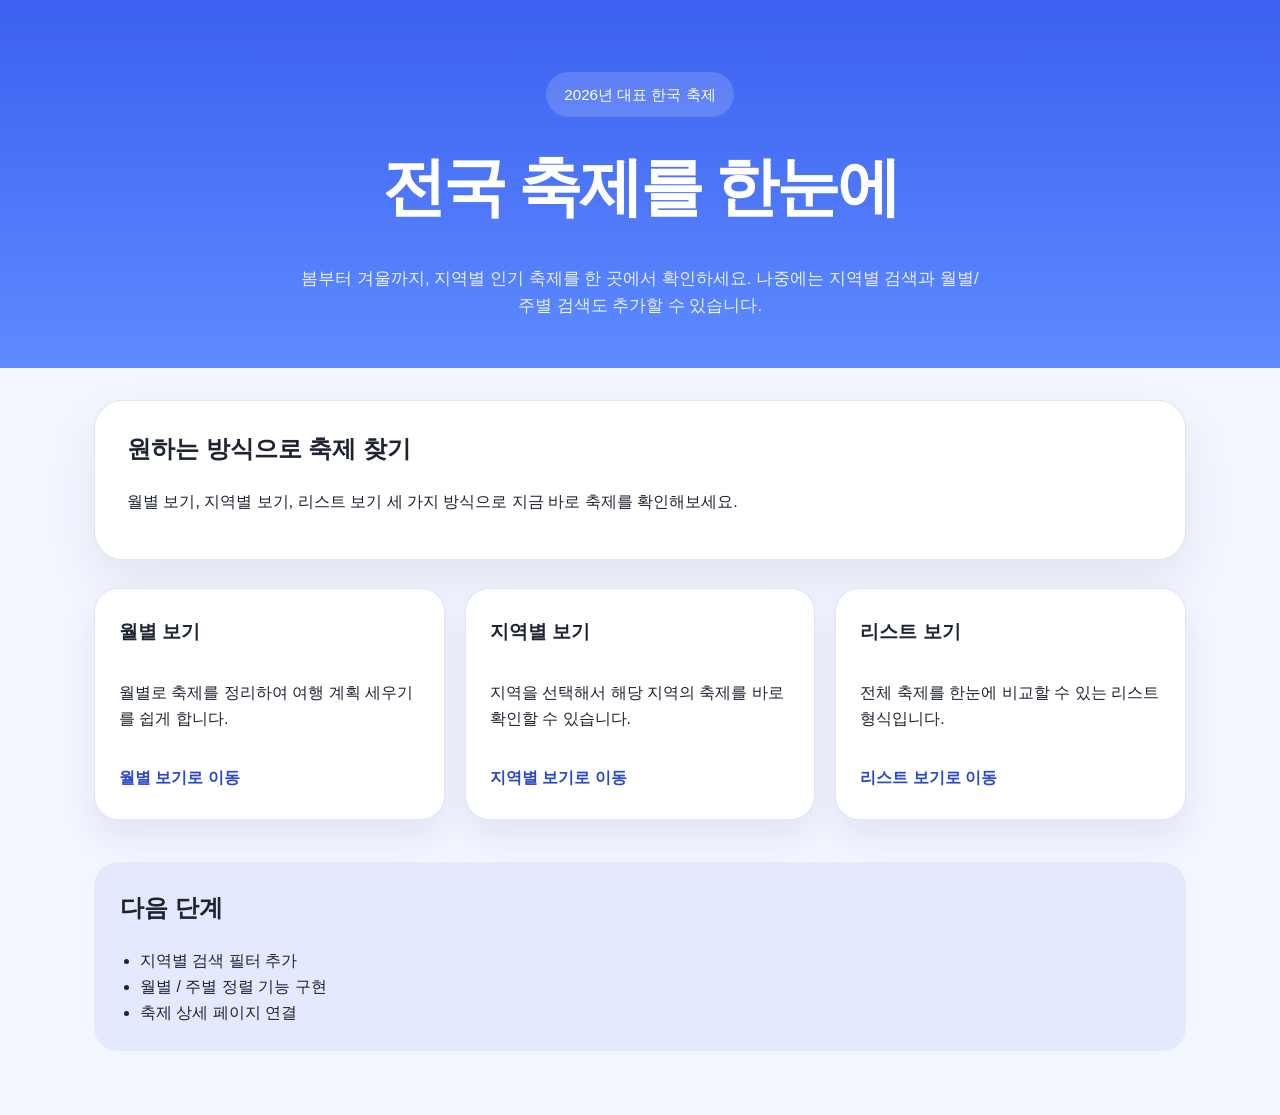
==== index.html @ 119459f6 "Initial festival pages" ====
<!DOCTYPE html>
<html lang="ko">
  <head>
    <meta charset="UTF-8" />
    <meta name="viewport" content="width=device-width, initial-scale=1.0" />
    <title>2026 전국 축제 여행</title>
    <link rel="stylesheet" href="styles.css" />
  </head>
  <body>
    <header class="hero">
      <div class="hero-inner">
        <p class="eyebrow">2026년 대표 한국 축제</p>
        <h1>전국 축제를 한눈에</h1>
        <p class="hero-copy">
          봄부터 겨울까지, 지역별 인기 축제를 한 곳에서 확인하세요.
          나중에는 지역별 검색과 월별/주별 검색도 추가할 수 있습니다.
        </p>
      </div>
    </header>

    <main class="page">
      <section class="intro-card">
        <div>
          <h2>원하는 방식으로 축제 찾기</h2>
          <p>
            월별 보기, 지역별 보기, 리스트 보기 세 가지 방식으로 지금 바로
            축제를 확인해보세요.
          </p>
        </div>
      </section>

      <section class="view-grid">
        <article class="view-card">
          <h3>월별 보기</h3>
          <p>월별로 축제를 정리하여 여행 계획 세우기를 쉽게 합니다.</p>
          <a class="page-link" href="monthly.html">월별 보기로 이동</a>
        </article>

        <article class="view-card">
          <h3>지역별 보기</h3>
          <p>지역을 선택해서 해당 지역의 축제를 바로 확인할 수 있습니다.</p>
          <a class="page-link" href="region.html">지역별 보기로 이동</a>
        </article>

        <article class="view-card">
          <h3>리스트 보기</h3>
          <p>전체 축제를 한눈에 비교할 수 있는 리스트 형식입니다.</p>
          <a class="page-link" href="list.html">리스트 보기로 이동</a>
        </article>
      </section>

      <section class="note-section">
        <h2>다음 단계</h2>
        <ul>
          <li>지역별 검색 필터 추가</li>
          <li>월별 / 주별 정렬 기능 구현</li>
          <li>축제 상세 페이지 연결</li>
        </ul>
      </section>
    </main>
  </body>
</html>
---- styles.css ----
:root {
  color-scheme: light;
  --bg: #f2f6ff;
  --surface: #ffffff;
  --primary: #3b60f0;
  --primary-strong: #2a49c8;
  --text: #1e2432;
  --muted: #5f6c84;
  --border: rgba(30, 36, 50, 0.12);
  --shadow: 0 22px 50px rgba(23, 35, 80, 0.08);
}

* {
  box-sizing: border-box;
}

body {
  margin: 0;
  font-family: "Apple SD Gothic Neo", "Noto Sans KR", sans-serif;
  background: var(--bg);
  color: var(--text);
  line-height: 1.65;
}

img {
  max-width: 100%;
}

a {
  color: inherit;
  text-decoration: none;
}

.hero {
  background: linear-gradient(180deg, #3b60f0 0%, #5d8bff 100%);
  color: white;
  padding: 72px 24px 48px;
  text-align: center;
}

.hero-inner {
  max-width: 860px;
  margin: 0 auto;
}

.eyebrow {
  margin: 0 0 18px;
  display: inline-flex;
  align-items: center;
  gap: 10px;
  padding: 10px 18px;
  background: rgba(255, 255, 255, 0.16);
  border-radius: 999px;
  font-size: 0.95rem;
}

.hero h1 {
  margin: 0;
  font-size: clamp(2.6rem, 5vw, 4.4rem);
  letter-spacing: -0.05em;
}

.hero-copy {
  margin: 24px auto 0;
  max-width: 680px;
  font-size: 1.05rem;
  color: rgba(255, 255, 255, 0.88);
}

.page {
  max-width: 1140px;
  margin: 0 auto;
  padding: 32px 24px 64px;
}

.subpage-layout {
  display: grid;
  grid-template-columns: 280px minmax(0, 1fr);
  gap: 32px;
}

.sidebar {
  background: var(--surface);
  border: 1px solid var(--border);
  border-radius: 28px;
  padding: 24px;
  box-shadow: var(--shadow);
}

.sidebar h2 {
  margin: 0 0 18px;
  font-size: 1.1rem;
}

.sidebar nav ul {
  list-style: none;
  margin: 0;
  padding: 0;
  display: grid;
  gap: 12px;
}

.sidebar nav a {
  display: block;
  padding: 12px 14px;
  border-radius: 18px;
  color: var(--text);
  transition: background 0.2s ease, color 0.2s ease;
}

.sidebar nav a:hover,
.sidebar nav a.active {
  background: rgba(59, 96, 240, 0.1);
  color: var(--primary-strong);
}

.content-area {
  display: grid;
  gap: 24px;
}

.group-card {
  background: var(--surface);
  border: 1px solid var(--border);
  border-radius: 28px;
  padding: 24px;
  box-shadow: var(--shadow);
}

.group-card h2 {
  margin-top: 0;
  margin-bottom: 16px;
  font-size: 1.25rem;
}

.festival-list {
  list-style: none;
  margin: 0;
  padding: 0;
  display: grid;
  gap: 12px;
}

.festival-list li {
  background: #f8fbff;
  border: 1px solid rgba(59, 96, 240, 0.08);
  border-radius: 20px;
  padding: 16px 18px;
}

.festival-list li strong {
  display: block;
  color: var(--primary-strong);
  margin-bottom: 6px;
}

.festival-list li span {
  color: var(--muted);
}

.list-table {
  overflow-x: auto;
}

.list-table table {
  width: 100%;
  border-collapse: collapse;
}

.list-table th,
.list-table td {
  padding: 16px 14px;
  border-bottom: 1px solid rgba(30, 36, 50, 0.08);
  text-align: left;
}

.list-table th {
  color: var(--primary-strong);
  font-weight: 700;
}

.list-table tr:hover {
  background: rgba(59, 96, 240, 0.04);
}

.intro-card {
  background: var(--surface);
  border: 1px solid var(--border);
  border-radius: 28px;
  padding: 28px 32px;
  box-shadow: var(--shadow);
  margin-bottom: 28px;
}

.intro-card h2 {
  margin-top: 0;
}

.view-grid {
  display: grid;
  grid-template-columns: repeat(auto-fit, minmax(240px, 1fr));
  gap: 20px;
  margin-bottom: 28px;
}

.view-card {
  background: var(--surface);
  border: 1px solid rgba(59, 96, 240, 0.16);
  border-radius: 24px;
  padding: 28px 24px;
  box-shadow: 0 18px 34px rgba(24, 44, 95, 0.08);
  display: flex;
  flex-direction: column;
  gap: 16px;
}

.view-card h3 {
  margin: 0;
}

.page-link {
  display: inline-flex;
  align-items: center;
  gap: 8px;
  color: var(--primary-strong);
  font-weight: 700;
}

.festival-grid {
  display: grid;
  grid-template-columns: repeat(auto-fit, minmax(260px, 1fr));
  gap: 20px;
}

.festival-card {
  background: var(--surface);
  border: 1px solid var(--border);
  border-radius: 28px;
  padding: 24px;
  box-shadow: 0 16px 36px rgba(22, 31, 66, 0.08);
  transition: transform 0.2s ease, box-shadow 0.2s ease;
}

.festival-card:hover {
  transform: translateY(-4px);
  box-shadow: 0 24px 48px rgba(22, 31, 66, 0.14);
}

.festival-card h3 {
  margin: 0 0 10px;
}

.festival-card p {
  margin: 0;
  color: var(--muted);
}

.tag {
  display: inline-flex;
  align-items: center;
  padding: 8px 14px;
  border-radius: 999px;
  background: #edf3ff;
  color: var(--primary-strong);
  font-size: 0.9rem;
  margin-bottom: 18px;
}

.note-section {
  margin-top: 42px;
  padding: 26px 26px 24px;
  background: rgba(59, 96, 240, 0.08);
  border-radius: 24px;
}

.note-section h2 {
  margin-top: 0;
}

.note-section ul {
  margin: 16px 0 0;
  padding-left: 20px;
}

@media (max-width: 720px) {
  .hero {
    padding: 56px 18px 38px;
  }

  .page {
    padding: 24px 18px 48px;
  }
}
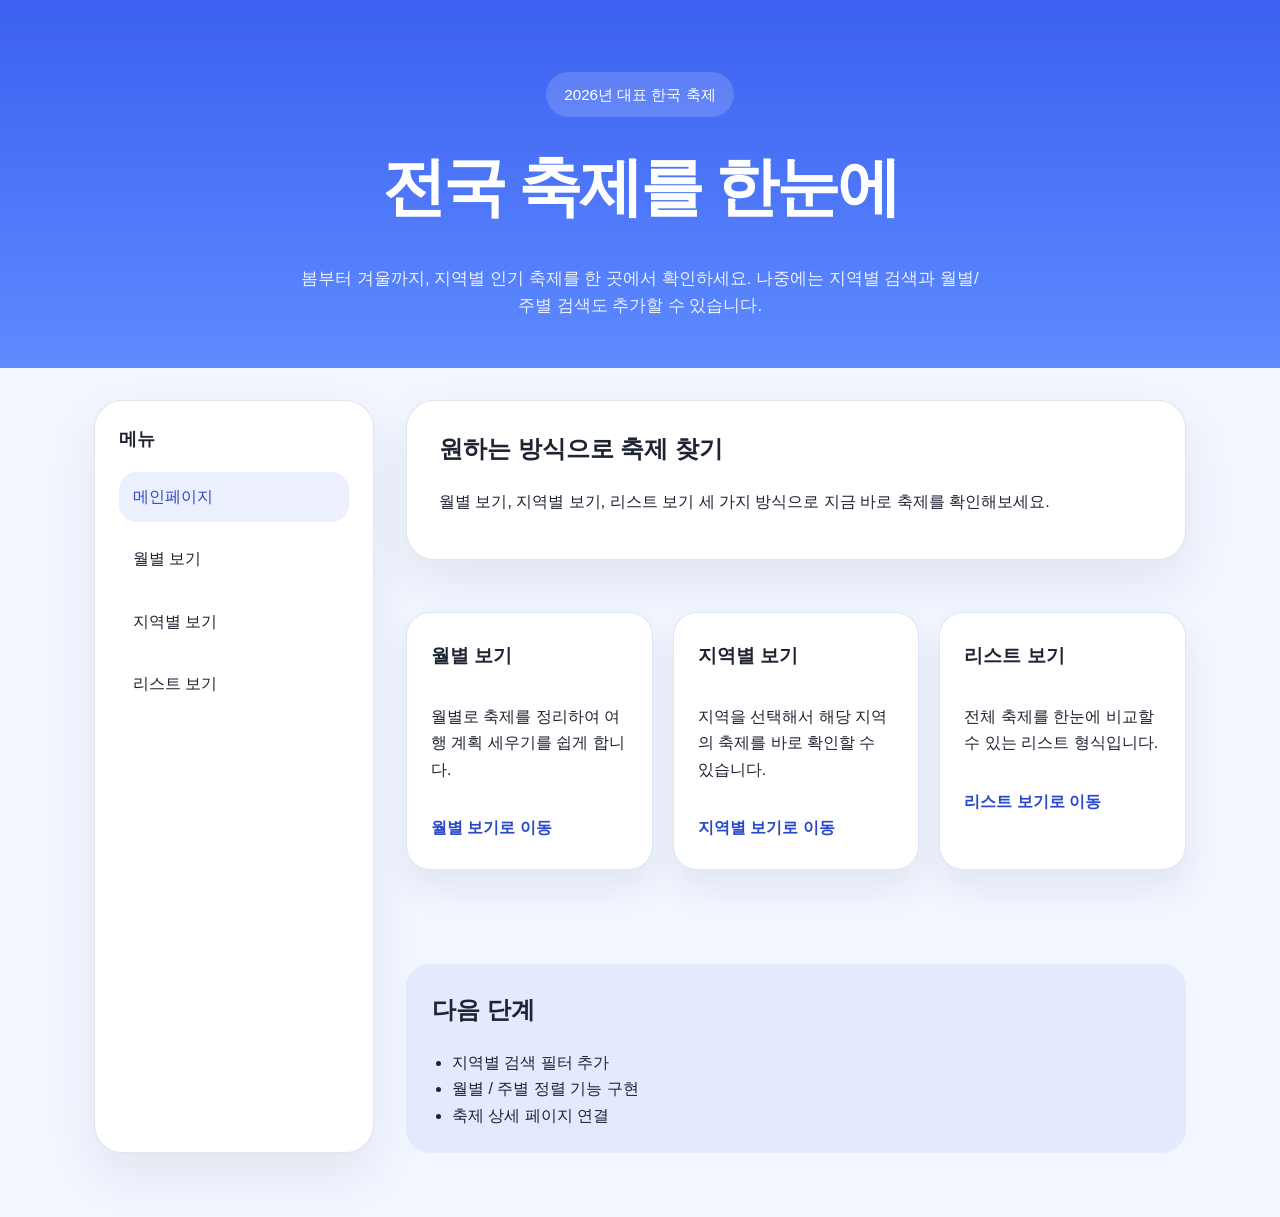
==== commit 46c8d645: "Add sidebar menu to main page" ====
--- a/index.html
+++ b/index.html
@@ -18,44 +18,58 @@
       </div>
     </header>
 
-    <main class="page">
-      <section class="intro-card">
-        <div>
-          <h2>원하는 방식으로 축제 찾기</h2>
-          <p>
-            월별 보기, 지역별 보기, 리스트 보기 세 가지 방식으로 지금 바로
-            축제를 확인해보세요.
-          </p>
-        </div>
-      </section>
+    <main class="page subpage-layout">
+      <aside class="sidebar">
+        <h2>메뉴</h2>
+        <nav>
+          <ul>
+            <li><a class="active" href="index.html">메인페이지</a></li>
+            <li><a href="monthly.html">월별 보기</a></li>
+            <li><a href="region.html">지역별 보기</a></li>
+            <li><a href="list.html">리스트 보기</a></li>
+          </ul>
+        </nav>
+      </aside>
 
-      <section class="view-grid">
-        <article class="view-card">
-          <h3>월별 보기</h3>
-          <p>월별로 축제를 정리하여 여행 계획 세우기를 쉽게 합니다.</p>
-          <a class="page-link" href="monthly.html">월별 보기로 이동</a>
-        </article>
+      <section class="content-area">
+        <section class="intro-card">
+          <div>
+            <h2>원하는 방식으로 축제 찾기</h2>
+            <p>
+              월별 보기, 지역별 보기, 리스트 보기 세 가지 방식으로 지금 바로
+              축제를 확인해보세요.
+            </p>
+          </div>
+        </section>
 
-        <article class="view-card">
-          <h3>지역별 보기</h3>
-          <p>지역을 선택해서 해당 지역의 축제를 바로 확인할 수 있습니다.</p>
-          <a class="page-link" href="region.html">지역별 보기로 이동</a>
-        </article>
+        <section class="view-grid">
+          <article class="view-card">
+            <h3>월별 보기</h3>
+            <p>월별로 축제를 정리하여 여행 계획 세우기를 쉽게 합니다.</p>
+            <a class="page-link" href="monthly.html">월별 보기로 이동</a>
+          </article>
 
-        <article class="view-card">
-          <h3>리스트 보기</h3>
-          <p>전체 축제를 한눈에 비교할 수 있는 리스트 형식입니다.</p>
-          <a class="page-link" href="list.html">리스트 보기로 이동</a>
-        </article>
-      </section>
+          <article class="view-card">
+            <h3>지역별 보기</h3>
+            <p>지역을 선택해서 해당 지역의 축제를 바로 확인할 수 있습니다.</p>
+            <a class="page-link" href="region.html">지역별 보기로 이동</a>
+          </article>
 
-      <section class="note-section">
-        <h2>다음 단계</h2>
-        <ul>
-          <li>지역별 검색 필터 추가</li>
-          <li>월별 / 주별 정렬 기능 구현</li>
-          <li>축제 상세 페이지 연결</li>
-        </ul>
+          <article class="view-card">
+            <h3>리스트 보기</h3>
+            <p>전체 축제를 한눈에 비교할 수 있는 리스트 형식입니다.</p>
+            <a class="page-link" href="list.html">리스트 보기로 이동</a>
+          </article>
+        </section>
+
+        <section class="note-section">
+          <h2>다음 단계</h2>
+          <ul>
+            <li>지역별 검색 필터 추가</li>
+            <li>월별 / 주별 정렬 기능 구현</li>
+            <li>축제 상세 페이지 연결</li>
+          </ul>
+        </section>
       </section>
     </main>
   </body>
